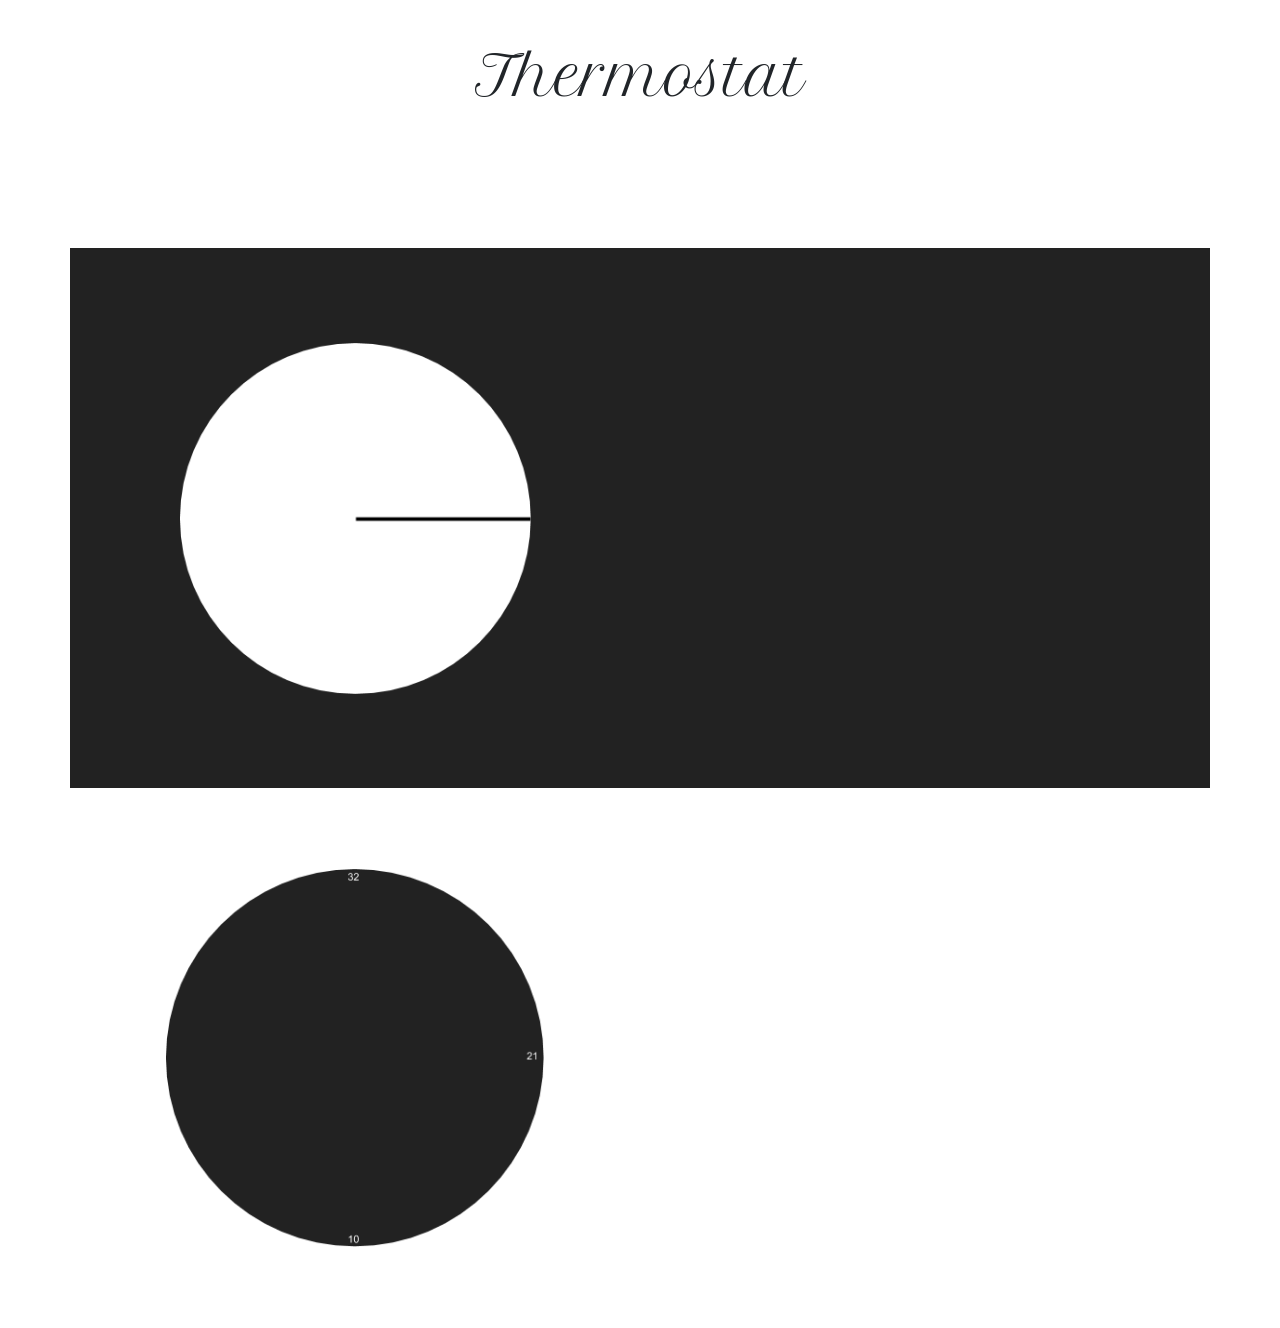
==== index.html @ df9d3067 "Began setting up interface" ====
<!DOCTYPE html>
<html>
  <head>
    <title>Thermostat</title>
    <link rel="stylesheet" type="text/css" href="stylesheets/styles.css">
    <link href="https://fonts.googleapis.com/css?family=Petit+Formal+Script" rel="stylesheet">
    <link rel="stylesheet" href="https://stackpath.bootstrapcdn.com/bootstrap/4.1.3/css/bootstrap.min.css" integrity="sha384-MCw98/SFnGE8fJT3GXwEOngsV7Zt27NXFoaoApmYm81iuXoPkFOJwJ8ERdknLPMO" crossorigin="anonymous">
  </head>
  <body>
    <p class="centered_text page_title">Thermostat</p>
    <div class="whole_page_container">
      <div class="centering_container">
        <div class="interface_container container">
          <div class="row">
            <div class="col-lg-6 col-md-12 colleft grey centered_text">
              <img class="dial" src="images/ThermostatDial.png" />
              <img class="dialnumbers" src="images/Dial Numbers.png" />
            </div>
            <div class="col-lg-6 col-md-12 colright grey centered_text">

            </div>
          </div>
        </div>
      </div>
    </div>
    <script src="src/thermostat.js"></script>
  </body>
</html>
---- stylesheets/styles.css ----
.centered_text {
  text-align: center;
}
.centering_container {
  display: table-cell;
  vertical-align: middle;
}

@media only screen and (min-width: 320px) and (max-width: 479px){
  .colleft {
    line-height: 40vh;
    height: 40vh;
  }
  .colright {
    height: 40vh;
  }
}

@media only screen and (min-width: 480px) and (max-width: 767px){
  .colleft {
    line-height: 40vh;
    height: 40vh;
  }
  .colright {
    height: 40vh;
  }
}

@media only screen and (min-width: 768px) and (max-width: 991px){
  .colleft {
    line-height: 40vh;
    height: 40vh;
  }
  .colright {
    height: 40vh;
  }
}

@media only screen and (min-width: 992px) and (max-width: 1999px){
  .colleft {
    line-height: 60vh;
    height: 60vh;
  }
  .colright {
    height: 60vh;
  }
}
.colleft {

}

.dial {
  vertical-align: middle;
  margin-left: auto;
  margin-right: auto;
  height: 65%;
  width: auto;
  z-index: 2;
}
.dialnumbers {
  vertical-align: middle;
  margin-left: auto;
  margin-right: auto;
  height: 70%;
  width: auto;
  z-index: 1;
}
.grey {
  background-color: #222222;
}
.interface_container {
  margin-left: auto;
  margin-right: auto;
  margin-top: 0;
}
.page_title {
  font-family: 'Petit Formal Script', cursive;
  font-size: 6vmin;
  margin-bottom: 0;
  margin-top: 4vh;
}
.whole_page_container {
  display: table;
  position: absolute;
  width: 100vw;
  height: 85vh;
  max-width: 100vw;
  max-height: 85vh;
  bottom: 0;
}
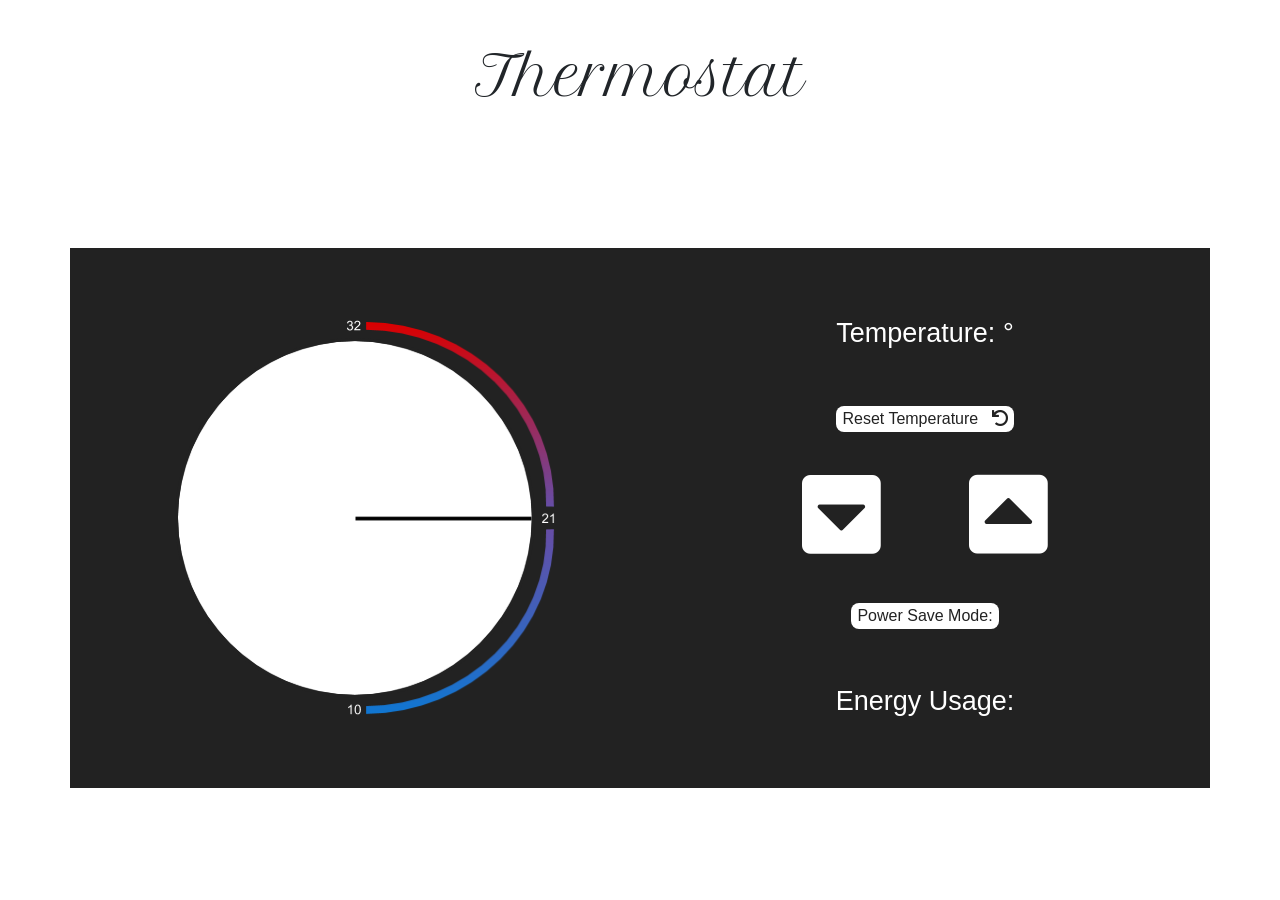
==== commit ac00ef4f: "Finished I think! Just need polishing" ====
--- a/index.html
+++ b/index.html
@@ -5,6 +5,7 @@
     <link rel="stylesheet" type="text/css" href="stylesheets/styles.css">
     <link href="https://fonts.googleapis.com/css?family=Petit+Formal+Script" rel="stylesheet">
     <link rel="stylesheet" href="https://stackpath.bootstrapcdn.com/bootstrap/4.1.3/css/bootstrap.min.css" integrity="sha384-MCw98/SFnGE8fJT3GXwEOngsV7Zt27NXFoaoApmYm81iuXoPkFOJwJ8ERdknLPMO" crossorigin="anonymous">
+    <link rel="stylesheet" href="https://use.fontawesome.com/releases/v5.2.0/css/all.css" integrity="sha384-hWVjflwFxL6sNzntih27bfxkr27PmbbK/iSvJ+a4+0owXq79v+lsFkW54bOGbiDQ" crossorigin="anonymous">
   </head>
   <body>
     <p class="centered_text page_title">Thermostat</p>
@@ -13,16 +14,35 @@
         <div class="interface_container container">
           <div class="row">
             <div class="col-lg-6 col-md-12 colleft grey centered_text">
-              <img class="dial" src="images/ThermostatDial.png" />
-              <img class="dialnumbers" src="images/Dial Numbers.png" />
+              <img id="dial" class="dial" src="images/ThermostatDial.png" />
             </div>
             <div class="col-lg-6 col-md-12 colright grey centered_text">
-
+              <div class="centering_container">
+                <div class="vertical_centered">
+                  <p class="centered_text white_text subtitle inline">Temperature: </p>
+                  <p id="temperaturetext" class="centered_text white_text subtitle inline"></p>
+                  <p class="centered_text white_text subtitle inline">&#176;</p>
+                </br>
+                  <button id="tempreset" class="buttontransparent buttonreset">Reset Temperature &nbsp; <i class="fas fa-undo"></i></button>
+                  <div class="button_container">
+                    <button id="tempdown" class="button buttonleft"><i class="fas fa-caret-square-down"></i></button>
+                    <button id="tempup" class="button buttonright"><i class="fas fa-caret-square-up"></i></button>
+                  </div>
+                  <button id="powersaveswitch" class="buttontransparent buttonpowersave">
+                    Power Save Mode: <p id="powersavemodetext" class="inline"></p>
+                  </button>
+                </br>
+                  <p class="centered_text white_text subtitle inline">Energy Usage: </p>
+                  <p id="energyusagetext" class="centered_text subtitle inline"></p>
+                </div>
+              </div>
             </div>
           </div>
         </div>
       </div>
     </div>
     <script src="src/thermostat.js"></script>
+    <script src="https://code.jquery.com/jquery-2.1.4.min.js"></script>
+    <script src="js/interface.js"></script>
   </body>
 </html>
--- a/stylesheets/styles.css
+++ b/stylesheets/styles.css
@@ -1,3 +1,48 @@
+.button {
+  font-size: 10vmin;
+  display: inline-block;
+  background-color: Transparent;
+  border: none;
+  color: white;
+  cursor: pointer;
+}
+.button:focus {
+  outline: 0;
+}
+.button:hover {
+  color: lightgrey;
+}
+.buttonleft {
+  margin-right: 4vmin;
+}
+.buttonpowersave {
+  margin-bottom: 12%;
+}
+.buttonreset {
+  margin-top: 12%;
+}
+.buttontransparent {
+  background-color: white;
+  border: none;
+  color: #222222;
+  cursor: pointer;
+  border-radius: 8px;
+}
+.buttontransparent:focus {
+  outline: 0;
+}
+.buttontransparent:hover {
+  background-color: lightgrey;
+}
+.buttonright {
+  margin-left: 4vmin;
+}
+.button_container {
+  height: auto;
+  width: 100%;
+  margin-top: 4%;
+  margin-bottom: 4%;
+}
 .centered_text {
   text-align: center;
 }
@@ -5,7 +50,66 @@
   display: table-cell;
   vertical-align: middle;
 }
-
+.colleft {
+  background-image: url("../images/DialNumbers.png");
+  background-repeat: no-repeat;
+  background-position: center;
+  background-size: 45vmin;
+}
+.colright {
+  display: table;
+}
+.dial {
+  margin-left: auto;
+  margin-right: auto;
+  height: auto;
+  width: 40vmin;
+  border-style: solid;
+  border-color: #222222;
+  border-radius: 50%;
+}
+#energyusagetext {
+  color: white;
+}
+.grey {
+  background-color: #222222;
+}
+.inline {
+  display: inline;
+}
+.interface_container {
+  margin-left: auto;
+  margin-right: auto;
+  margin-top: 0;
+}
+.page_title {
+  font-family: 'Petit Formal Script', cursive;
+  font-size: 6vmin;
+  margin-bottom: 0;
+  margin-top: 4vh;
+}
+.subtitle {
+  font-size: 3vmin;
+  margin-bottom: 0;
+}
+.vertical_centered {
+  height: auto;
+  width: 80%;
+  margin-left: auto;
+  margin-right: auto;
+}
+.white_text {
+  color: white;
+}
+.whole_page_container {
+  display: table;
+  position: absolute;
+  width: 100vw;
+  height: 85vh;
+  max-width: 100vw;
+  max-height: 85vh;
+  bottom: 0;
+}
 @media only screen and (min-width: 320px) and (max-width: 479px){
   .colleft {
     line-height: 40vh;
@@ -45,46 +149,3 @@
     height: 60vh;
   }
 }
-.colleft {
-
-}
-
-.dial {
-  vertical-align: middle;
-  margin-left: auto;
-  margin-right: auto;
-  height: 65%;
-  width: auto;
-  z-index: 2;
-}
-.dialnumbers {
-  vertical-align: middle;
-  margin-left: auto;
-  margin-right: auto;
-  height: 70%;
-  width: auto;
-  z-index: 1;
-}
-.grey {
-  background-color: #222222;
-}
-.interface_container {
-  margin-left: auto;
-  margin-right: auto;
-  margin-top: 0;
-}
-.page_title {
-  font-family: 'Petit Formal Script', cursive;
-  font-size: 6vmin;
-  margin-bottom: 0;
-  margin-top: 4vh;
-}
-.whole_page_container {
-  display: table;
-  position: absolute;
-  width: 100vw;
-  height: 85vh;
-  max-width: 100vw;
-  max-height: 85vh;
-  bottom: 0;
-}
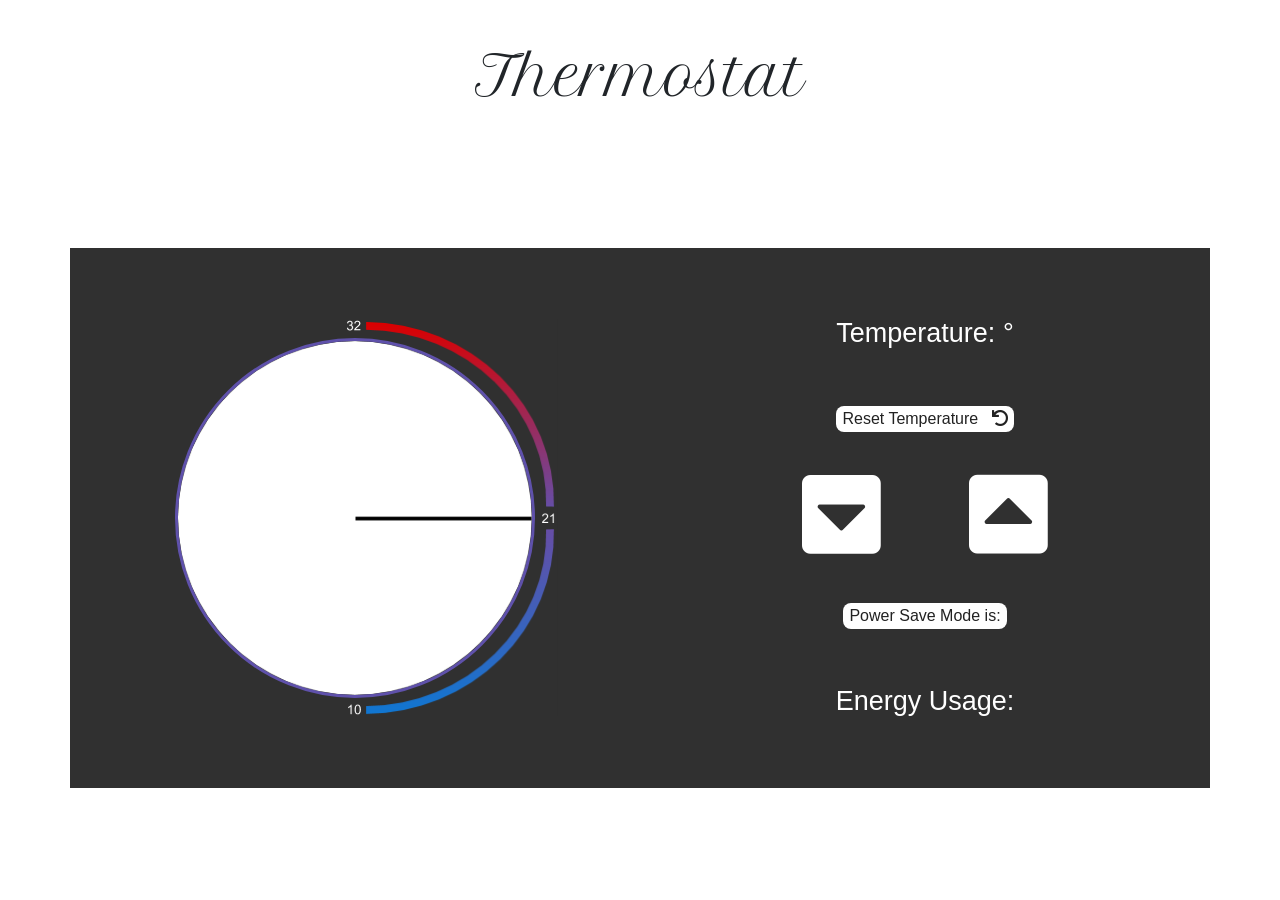
==== commit ff71740b: "Updated to change colors of temp and dial border, lightened background" ====
--- a/index.html
+++ b/index.html
@@ -20,7 +20,7 @@
               <div class="centering_container">
                 <div class="vertical_centered">
                   <p class="centered_text white_text subtitle inline">Temperature: </p>
-                  <p id="temperaturetext" class="centered_text white_text subtitle inline"></p>
+                  <p id="temperaturetext" class="centered_text subtitle inline"></p>
                   <p class="centered_text white_text subtitle inline">&#176;</p>
                 </br>
                   <button id="tempreset" class="buttontransparent buttonreset">Reset Temperature &nbsp; <i class="fas fa-undo"></i></button>
@@ -29,11 +29,11 @@
                     <button id="tempup" class="button buttonright"><i class="fas fa-caret-square-up"></i></button>
                   </div>
                   <button id="powersaveswitch" class="buttontransparent buttonpowersave">
-                    Power Save Mode: <p id="powersavemodetext" class="inline"></p>
+                    Power Save Mode is: <p id="powersavemodetext" class="inline"></p>
                   </button>
                 </br>
                   <p class="centered_text white_text subtitle inline">Energy Usage: </p>
-                  <p id="energyusagetext" class="centered_text subtitle inline"></p>
+                  <p id="energyusagetext" class="centered_text subtitle inline yellow_text"></p>
                 </div>
               </div>
             </div>
--- a/stylesheets/styles.css
+++ b/stylesheets/styles.css
@@ -51,7 +51,7 @@
   vertical-align: middle;
 }
 .colleft {
-  background-image: url("../images/DialNumbers.png");
+  background-image: url("../images/DialNumbersLighter.png");
   background-repeat: no-repeat;
   background-position: center;
   background-size: 45vmin;
@@ -65,14 +65,11 @@
   height: auto;
   width: 40vmin;
   border-style: solid;
-  border-color: #222222;
+  border-color: #5F51AB;
   border-radius: 50%;
 }
-#energyusagetext {
-  color: white;
-}
 .grey {
-  background-color: #222222;
+  background-color: #303030;
 }
 .inline {
   display: inline;
@@ -110,6 +107,10 @@
   max-height: 85vh;
   bottom: 0;
 }
+.yellow_text {
+  color: #FFE34C;
+}
+
 @media only screen and (min-width: 320px) and (max-width: 479px){
   .colleft {
     line-height: 40vh;
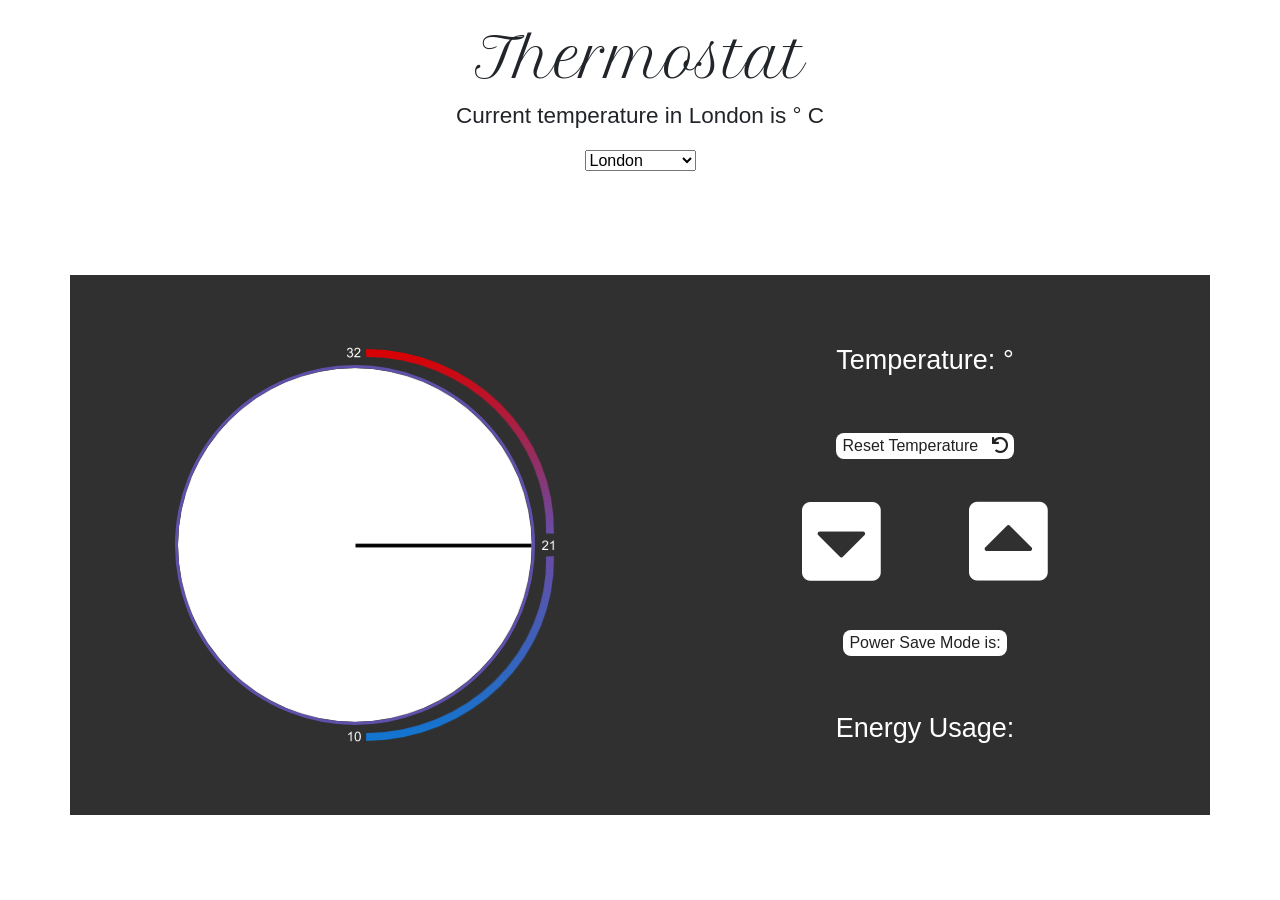
==== commit 95503457: "Implemented weather API and UI for it" ====
--- a/index.html
+++ b/index.html
@@ -9,6 +9,19 @@
   </head>
   <body>
     <p class="centered_text page_title">Thermostat</p>
+    <div class="centered_text">
+      <section>
+        <p class="weather_text">Current temperature in <span id="current-city-text">London</span> is <span id="current-temperature"></span>&#176; C</p>
+        <select id="current-city">
+          <option value="london">London</option>
+          <option value="new york">New York</option>
+          <option value="los angeles">Los Angeles</option>
+          <option value="las vegas">Las Vegas</option>
+          <option value="paris">Paris</option>
+          <option value="tokyo">Tokyo</option>
+        </select>
+      </section>
+    </div>
     <div class="whole_page_container">
       <div class="centering_container">
         <div class="interface_container container">
@@ -19,9 +32,9 @@
             <div class="col-lg-6 col-md-12 colright grey centered_text">
               <div class="centering_container">
                 <div class="vertical_centered">
-                  <p class="centered_text white_text subtitle inline">Temperature: </p>
-                  <p id="temperaturetext" class="centered_text subtitle inline"></p>
-                  <p class="centered_text white_text subtitle inline">&#176;</p>
+                  <p class="white_text subtitle inline">Temperature: </p>
+                  <p id="temperaturetext" class="subtitle inline"></p>
+                  <p class="white_text subtitle inline">&#176;</p>
                 </br>
                   <button id="tempreset" class="buttontransparent buttonreset">Reset Temperature &nbsp; <i class="fas fa-undo"></i></button>
                   <div class="button_container">
@@ -32,8 +45,8 @@
                     Power Save Mode is: <p id="powersavemodetext" class="inline"></p>
                   </button>
                 </br>
-                  <p class="centered_text white_text subtitle inline">Energy Usage: </p>
-                  <p id="energyusagetext" class="centered_text subtitle inline yellow_text"></p>
+                  <p class="white_text subtitle inline">Energy Usage: </p>
+                  <p id="energyusagetext" class="subtitle inline yellow_text"></p>
                 </div>
               </div>
             </div>
--- a/stylesheets/styles.css
+++ b/stylesheets/styles.css
@@ -83,7 +83,7 @@
   font-family: 'Petit Formal Script', cursive;
   font-size: 6vmin;
   margin-bottom: 0;
-  margin-top: 4vh;
+  margin-top: 2vh;
 }
 .subtitle {
   font-size: 3vmin;
@@ -95,6 +95,9 @@
   margin-left: auto;
   margin-right: auto;
 }
+.weather_text {
+  font-size: 2.5vmin;
+}
 .white_text {
   color: white;
 }
@@ -102,10 +105,10 @@
   display: table;
   position: absolute;
   width: 100vw;
-  height: 85vh;
+  height: 75vh;
   max-width: 100vw;
   max-height: 85vh;
-  bottom: 0;
+  bottom: 2vh;
 }
 .yellow_text {
   color: #FFE34C;
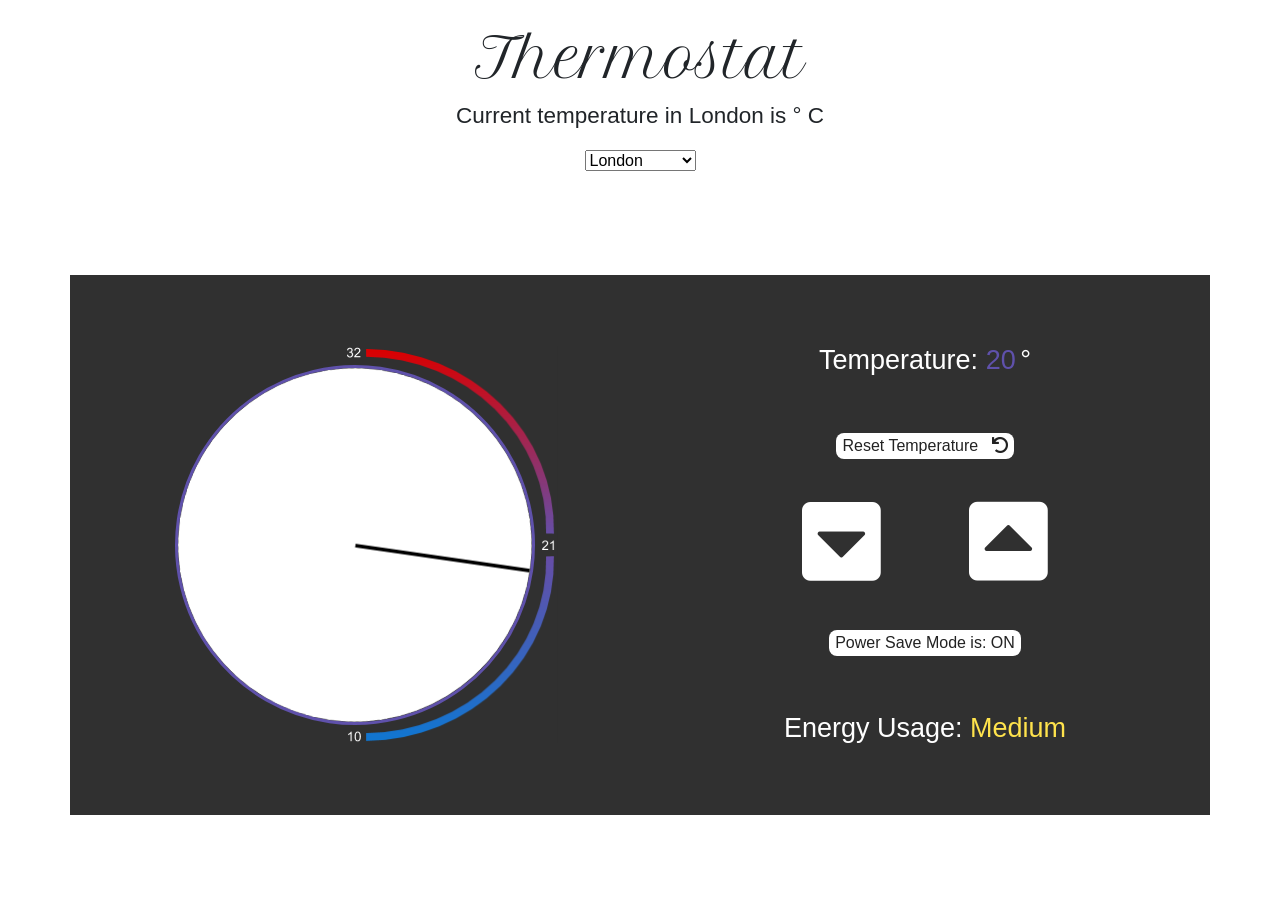
==== commit ef008a96: "Tring to get thermostat.js to load" ====
--- a/index.html
+++ b/index.html
@@ -54,8 +54,8 @@
         </div>
       </div>
     </div>
-    <script src="src/thermostat.js"></script>
-    <script src="https://code.jquery.com/jquery-2.1.4.min.js"></script>
+    <script src="src/Thermostat.js"></script>
+    <script src="js/jquery-3.3.1.min.js"></script>
     <script src="js/interface.js"></script>
   </body>
 </html>
